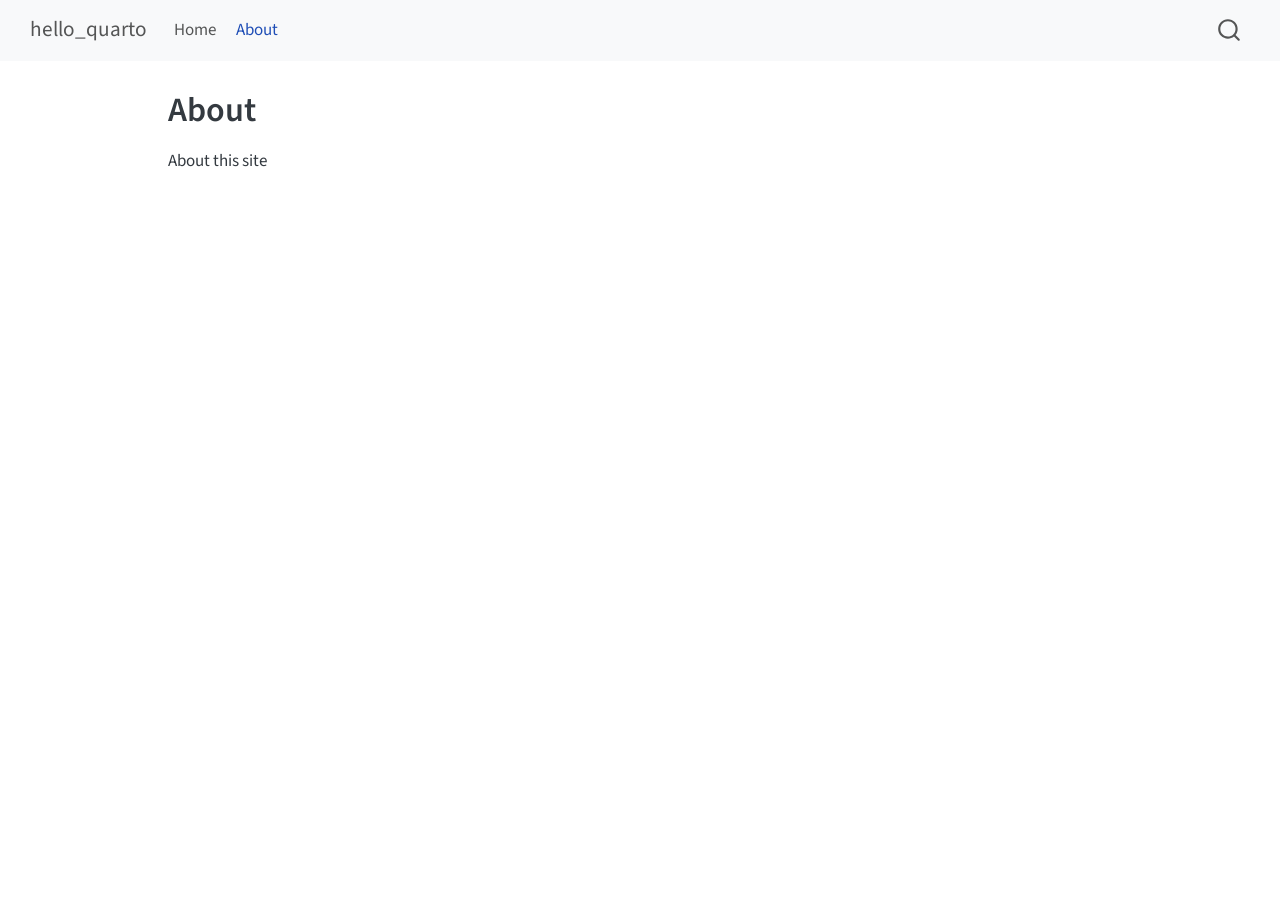
==== about.html @ 8a258915 "Built site for gh-pages" ====
<!DOCTYPE html>
<html xmlns="http://www.w3.org/1999/xhtml" lang="en" xml:lang="en"><head>

<meta charset="utf-8">
<meta name="generator" content="quarto-1.10.18">

<meta name="viewport" content="width=device-width, initial-scale=1.0, user-scalable=yes">


<title>About – hello_quarto</title>
<style>
/* Default styles provided by pandoc.
** See https://pandoc.org/MANUAL.html#variables-for-html for config info.
*/
span.smallcaps{font-variant: small-caps;}
div.columns{display: flex; gap: 1.5em;}
div.column{flex: auto;}
@media screen {
div.columns{gap: min(4vw, 1.5em);}
div.column{overflow-x: auto;}
}
div.hanging-indent{margin-left: 1.5em; text-indent: -1.5em;}
ul.task-list{list-style: none;}
ul.task-list li input[type="checkbox"] {
  width: 0.8em;
  margin: 0 0.8em 0.2em -1em; /* quarto-specific, see https://github.com/quarto-dev/quarto-cli/issues/4556 */ 
  vertical-align: middle;
}
</style>


<script src="site_libs/quarto-nav/quarto-nav.js"></script>
<script src="site_libs/quarto-nav/headroom.min.js"></script>
<script src="site_libs/clipboard/clipboard.min.js"></script>
<script src="site_libs/quarto-search/autocomplete.umd.js"></script>
<script src="site_libs/quarto-search/fuse.min.js"></script>
<script src="site_libs/quarto-search/quarto-search.js"></script>
<meta name="quarto:offset" content="./">
<script src="site_libs/quarto-html/quarto.js" type="module"></script>
<script src="site_libs/quarto-html/tabsets/tabsets.js" type="module"></script>
<script src="site_libs/quarto-html/popper.min.js"></script>
<script src="site_libs/quarto-html/tippy.umd.min.js"></script>
<script src="site_libs/quarto-html/anchor.min.js"></script>
<link href="site_libs/quarto-html/tippy.css" rel="stylesheet">
<link href="site_libs/quarto-html/quarto-syntax-highlighting-64a204ab8560d761af7679ceaba22944.css" rel="stylesheet" id="quarto-text-highlighting-styles">
<script src="site_libs/bootstrap/bootstrap.min.js"></script>
<link href="site_libs/bootstrap/bootstrap-icons.css" rel="stylesheet">
<link href="site_libs/bootstrap/bootstrap-af63aeb2e9a853c1b6fe2d961300e5af.min.css" rel="stylesheet" append-hash="true" id="quarto-bootstrap" data-mode="light">
<script id="quarto-search-options" type="application/json">{
  "location": "navbar",
  "copy-button": false,
  "collapse-after": 3,
  "panel-placement": "end",
  "type": "overlay",
  "limit": 50,
  "keyboard-shortcut": [
    "f",
    "/",
    "s"
  ],
  "show-item-context": false,
  "language": {
    "search-no-results-text": "No results",
    "search-matching-documents-text": "matching documents",
    "search-copy-link-title": "Copy link to search",
    "search-hide-matches-text": "Hide additional matches",
    "search-more-match-text": "more match in this document",
    "search-more-matches-text": "more matches in this document",
    "search-clear-button-title": "Clear",
    "search-text-placeholder": "",
    "search-detached-cancel-button-title": "Cancel",
    "search-submit-button-title": "Submit",
    "search-label": "Search"
  }
}</script>


<link rel="stylesheet" href="styles.css">
</head>

<body class="nav-fixed quarto-light">

<div id="quarto-search-results"></div>
  <header id="quarto-header" class="headroom fixed-top">
    <nav class="navbar navbar-expand-lg " data-bs-theme="dark">
      <div class="navbar-container container-fluid">
      <div class="navbar-brand-container mx-auto">
    <a class="navbar-brand" href="./index.html">
    <span class="navbar-title">hello_quarto</span>
    </a>
  </div>
            <div id="quarto-search" class="" title="Search"></div>
          <button class="navbar-toggler" type="button" data-bs-toggle="collapse" data-bs-target="#navbarCollapse" aria-controls="navbarCollapse" role="menu" aria-expanded="false" aria-label="Toggle navigation" onclick="if (window.quartoToggleHeadroom) { window.quartoToggleHeadroom(); }">
  <span class="navbar-toggler-icon"></span>
</button>
          <div class="collapse navbar-collapse" id="navbarCollapse">
            <ul class="navbar-nav navbar-nav-scroll me-auto">
  <li class="nav-item">
    <a class="nav-link" href="./index.html"> 
<span class="menu-text">Home</span></a>
  </li>  
  <li class="nav-item">
    <a class="nav-link active" href="./about.html" aria-current="page"> 
<span class="menu-text">About</span></a>
  </li>  
</ul>
          </div> <!-- /navcollapse -->
            <div class="quarto-navbar-tools">
</div>
      </div> <!-- /container-fluid -->
    </nav>
</header>
<!-- content -->
<div id="quarto-content" class="quarto-container page-columns page-rows-contents page-layout-article page-navbar">
<!-- sidebar -->
<!-- margin-sidebar -->
    <div id="quarto-margin-sidebar" class="sidebar margin-sidebar zindex-bottom">
        
    </div>
<!-- main -->
<main class="content" id="quarto-document-content">

<header id="title-block-header" class="quarto-title-block default">
<div class="quarto-title">
<h1 class="title">About</h1>
</div>



<div class="quarto-title-meta">

    
  
    
  </div>
  


</header>


<p>About this site</p>



</main> <!-- /main -->
<script id="quarto-html-after-body" type="application/javascript">
  window.document.addEventListener("DOMContentLoaded", function (event) {
    const icon = "";
    const anchorJS = new window.AnchorJS();
    anchorJS.options = {
      placement: 'right',
      icon: icon
    };
    anchorJS.add('.anchored');
    const isCodeAnnotation = (el) => {
      for (const clz of el.classList) {
        if (clz.startsWith('code-annotation-')) {                     
          return true;
        }
      }
      return false;
    }
    const onCopySuccess = function(e) {
      // button target
      const button = e.trigger;
      // don't keep focus
      button.blur();
      // flash "checked"
      button.classList.add('code-copy-button-checked');
      var currentTitle = button.getAttribute("title");
      button.setAttribute("title", "Copied!");
      let tooltip;
      if (window.bootstrap) {
        button.setAttribute("data-bs-toggle", "tooltip");
        button.setAttribute("data-bs-placement", "left");
        button.setAttribute("data-bs-title", "Copied!");
        tooltip = new bootstrap.Tooltip(button, 
          { trigger: "manual", 
            customClass: "code-copy-button-tooltip",
            offset: [0, -8]});
        tooltip.show();    
      }
      setTimeout(function() {
        if (tooltip) {
          tooltip.hide();
          button.removeAttribute("data-bs-title");
          button.removeAttribute("data-bs-toggle");
          button.removeAttribute("data-bs-placement");
        }
        button.setAttribute("title", currentTitle);
        button.classList.remove('code-copy-button-checked');
      }, 1000);
      // clear code selection
      e.clearSelection();
    }
    const getTextToCopy = function(trigger) {
      const outerScaffold = trigger.parentElement.cloneNode(true);
      const codeEl = outerScaffold.querySelector('code');
      for (const childEl of codeEl.children) {
        if (isCodeAnnotation(childEl)) {
          childEl.remove();
        }
      }
      return codeEl.innerText;
    }
    const clipboard = new window.ClipboardJS('.code-copy-button:not([data-in-quarto-modal])', {
      text: getTextToCopy
    });
    clipboard.on('success', onCopySuccess);
    if (window.document.getElementById('quarto-embedded-source-code-modal')) {
      const clipboardModal = new window.ClipboardJS('.code-copy-button[data-in-quarto-modal]', {
        text: getTextToCopy,
        container: window.document.getElementById('quarto-embedded-source-code-modal')
      });
      clipboardModal.on('success', onCopySuccess);
    }
      var localhostRegex = new RegExp(/^(?:http|https):\/\/localhost\:?[0-9]*\//);
      var mailtoRegex = new RegExp(/^mailto:/);
        var filterRegex = new RegExp('/' + window.location.host + '/');
      var isInternal = (href) => {
          return filterRegex.test(href) || localhostRegex.test(href) || mailtoRegex.test(href);
      }
      // Inspect non-navigation links and adorn them if external
     var links = window.document.querySelectorAll('a[href]:not(.nav-link):not(.navbar-brand):not(.toc-action):not(.sidebar-link):not(.sidebar-item-toggle):not(.pagination-link):not(.no-external):not([aria-hidden]):not(.dropdown-item):not(.quarto-navigation-tool):not(.about-link)');
      for (var i=0; i<links.length; i++) {
        const link = links[i];
        if (!isInternal(link.href)) {
          // undo the damage that might have been done by quarto-nav.js in the case of
          // links that we want to consider external
          if (link.dataset.originalHref !== undefined) {
            link.href = link.dataset.originalHref;
          }
        }
      }
    function tippyHover(el, contentFn, onTriggerFn, onUntriggerFn) {
      const config = {
        allowHTML: true,
        maxWidth: 500,
        delay: 100,
        arrow: false,
        appendTo: function(el) {
            return el.parentElement;
        },
        interactive: true,
        interactiveBorder: 10,
        theme: 'quarto',
        placement: 'bottom-start',
      };
      if (contentFn) {
        config.content = contentFn;
      }
      if (onTriggerFn) {
        config.onTrigger = onTriggerFn;
      }
      if (onUntriggerFn) {
        config.onUntrigger = onUntriggerFn;
      }
      window.tippy(el, config); 
    }
    const noterefs = window.document.querySelectorAll('a[role="doc-noteref"]');
    for (var i=0; i<noterefs.length; i++) {
      const ref = noterefs[i];
      tippyHover(ref, function() {
        // use id or data attribute instead here
        let href = ref.getAttribute('data-footnote-href') || ref.getAttribute('href');
        try { href = new URL(href).hash; } catch {}
        const id = href.replace(/^#\/?/, "");
        const note = window.document.getElementById(id);
        if (note) {
          return note.innerHTML;
        } else {
          return "";
        }
      });
    }
    const xrefs = window.document.querySelectorAll('a.quarto-xref');
    const processXRef = (id, note) => {
      // Strip column container classes
      const stripColumnClz = (el) => {
        el.classList.remove("page-full", "page-columns");
        if (el.children) {
          for (const child of el.children) {
            stripColumnClz(child);
          }
        }
      }
      stripColumnClz(note)
      if (id === null || id.startsWith('sec-')) {
        // Special case sections, only their first couple elements
        const container = document.createElement("div");
        if (note.children && note.children.length > 2) {
          container.appendChild(note.children[0].cloneNode(true));
          for (let i = 1; i < note.children.length; i++) {
            const child = note.children[i];
            if (child.tagName === "P" && child.innerText === "") {
              continue;
            } else {
              container.appendChild(child.cloneNode(true));
              break;
            }
          }
          if (window.Quarto?.typesetMath) {
            window.Quarto.typesetMath(container);
          }
          return container.innerHTML
        } else {
          if (window.Quarto?.typesetMath) {
            window.Quarto.typesetMath(note);
          }
          return note.innerHTML;
        }
      } else {
        // Remove any anchor links if they are present
        const anchorLink = note.querySelector('a.anchorjs-link');
        if (anchorLink) {
          anchorLink.remove();
        }
        if (window.Quarto?.typesetMath) {
          window.Quarto.typesetMath(note);
        }
        if (note.classList.contains("callout")) {
          return note.outerHTML;
        } else {
          return note.innerHTML;
        }
      }
    }
    for (var i=0; i<xrefs.length; i++) {
      const xref = xrefs[i];
      tippyHover(xref, undefined, function(instance) {
        instance.disable();
        let url = xref.getAttribute('href');
        let hash = undefined; 
        if (url.startsWith('#')) {
          hash = url;
        } else {
          try { hash = new URL(url).hash; } catch {}
        }
        if (hash) {
          const id = hash.replace(/^#\/?/, "");
          const note = window.document.getElementById(id);
          if (note !== null) {
            try {
              const html = processXRef(id, note.cloneNode(true));
              instance.setContent(html);
            } finally {
              instance.enable();
              instance.show();
            }
          } else {
            // See if we can fetch this
            fetch(url.split('#')[0])
            .then(res => res.text())
            .then(html => {
              const parser = new DOMParser();
              const htmlDoc = parser.parseFromString(html, "text/html");
              const note = htmlDoc.getElementById(id);
              if (note !== null) {
                const html = processXRef(id, note);
                instance.setContent(html);
              } 
            }).finally(() => {
              instance.enable();
              instance.show();
            });
          }
        } else {
          // See if we can fetch a full url (with no hash to target)
          // This is a special case and we should probably do some content thinning / targeting
          fetch(url)
          .then(res => res.text())
          .then(html => {
            const parser = new DOMParser();
            const htmlDoc = parser.parseFromString(html, "text/html");
            const note = htmlDoc.querySelector('main.content');
            if (note !== null) {
              // This should only happen for chapter cross references
              // (since there is no id in the URL)
              // remove the first header
              if (note.children.length > 0 && note.children[0].tagName === "HEADER") {
                note.children[0].remove();
              }
              const html = processXRef(null, note);
              instance.setContent(html);
            } 
          }).finally(() => {
            instance.enable();
            instance.show();
          });
        }
      }, function(instance) {
      });
    }
        let selectedAnnoteEl;
        const selectorForAnnotation = ( cell, annotation) => {
          let cellAttr = 'data-code-cell="' + cell + '"';
          let lineAttr = 'data-code-annotation="' +  annotation + '"';
          const selector = 'span[' + cellAttr + '][' + lineAttr + ']';
          return selector;
        }
        const selectCodeLines = (annoteEl) => {
          const doc = window.document;
          const targetCell = annoteEl.getAttribute("data-target-cell");
          const targetAnnotation = annoteEl.getAttribute("data-target-annotation");
          const annoteSpan = window.document.querySelector(selectorForAnnotation(targetCell, targetAnnotation));
          const lines = annoteSpan.getAttribute("data-code-lines").split(",");
          const lineIds = lines.map((line) => {
            return targetCell + "-" + line;
          })
          let top = null;
          let height = null;
          let parent = null;
          if (lineIds.length > 0) {
              //compute the position of the single el (top and bottom and make a div)
              const el = window.document.getElementById(lineIds[0]);
              top = el.offsetTop;
              height = el.offsetHeight;
              parent = el.parentElement.parentElement;
            if (lineIds.length > 1) {
              const lastEl = window.document.getElementById(lineIds[lineIds.length - 1]);
              const bottom = lastEl.offsetTop + lastEl.offsetHeight;
              height = bottom - top;
            }
            if (top !== null && height !== null && parent !== null) {
              // cook up a div (if necessary) and position it 
              let div = window.document.getElementById("code-annotation-line-highlight");
              if (div === null) {
                div = window.document.createElement("div");
                div.setAttribute("id", "code-annotation-line-highlight");
                div.style.position = 'absolute';
                parent.appendChild(div);
              }
              div.style.top = top - 2 + "px";
              div.style.height = height + 4 + "px";
              div.style.left = 0;
              let gutterDiv = window.document.getElementById("code-annotation-line-highlight-gutter");
              if (gutterDiv === null) {
                gutterDiv = window.document.createElement("div");
                gutterDiv.setAttribute("id", "code-annotation-line-highlight-gutter");
                gutterDiv.style.position = 'absolute';
                const codeCell = window.document.getElementById(targetCell);
                const gutter = codeCell.querySelector('.code-annotation-gutter');
                gutter.appendChild(gutterDiv);
              }
              gutterDiv.style.top = top - 2 + "px";
              gutterDiv.style.height = height + 4 + "px";
            }
            selectedAnnoteEl = annoteEl;
          }
        };
        const unselectCodeLines = () => {
          const elementsIds = ["code-annotation-line-highlight", "code-annotation-line-highlight-gutter"];
          elementsIds.forEach((elId) => {
            const div = window.document.getElementById(elId);
            if (div) {
              div.remove();
            }
          });
          selectedAnnoteEl = undefined;
        };
          // Handle positioning of the toggle
      window.addEventListener(
        "resize",
        throttle(() => {
          elRect = undefined;
          if (selectedAnnoteEl) {
            selectCodeLines(selectedAnnoteEl);
          }
        }, 10)
      );
      function throttle(fn, ms) {
      let throttle = false;
      let timer;
        return (...args) => {
          if(!throttle) { // first call gets through
              fn.apply(this, args);
              throttle = true;
          } else { // all the others get throttled
              if(timer) clearTimeout(timer); // cancel #2
              timer = setTimeout(() => {
                fn.apply(this, args);
                timer = throttle = false;
              }, ms);
          }
        };
      }
        // Attach click handler to the DT
        const annoteDls = window.document.querySelectorAll('dt[data-target-cell]');
        for (const annoteDlNode of annoteDls) {
          annoteDlNode.addEventListener('click', (event) => {
            const clickedEl = event.target;
            if (clickedEl !== selectedAnnoteEl) {
              unselectCodeLines();
              const activeEl = window.document.querySelector('dt[data-target-cell].code-annotation-active');
              if (activeEl) {
                activeEl.classList.remove('code-annotation-active');
              }
              selectCodeLines(clickedEl);
              clickedEl.classList.add('code-annotation-active');
            } else {
              // Unselect the line
              unselectCodeLines();
              clickedEl.classList.remove('code-annotation-active');
            }
          });
        }
    const findCites = (el) => {
      const parentEl = el.parentElement;
      if (parentEl) {
        const cites = parentEl.dataset.cites;
        if (cites) {
          return {
            el,
            cites: cites.split(' ')
          };
        } else {
          return findCites(el.parentElement)
        }
      } else {
        return undefined;
      }
    };
    var bibliorefs = window.document.querySelectorAll('a[role="doc-biblioref"]');
    for (var i=0; i<bibliorefs.length; i++) {
      const ref = bibliorefs[i];
      const citeInfo = findCites(ref);
      if (citeInfo) {
        tippyHover(citeInfo.el, function() {
          var popup = window.document.createElement('div');
          citeInfo.cites.forEach(function(cite) {
            var citeDiv = window.document.createElement('div');
            citeDiv.classList.add('hanging-indent');
            citeDiv.classList.add('csl-entry');
            var biblioDiv = window.document.getElementById('ref-' + cite);
            if (biblioDiv) {
              citeDiv.innerHTML = biblioDiv.innerHTML;
            }
            popup.appendChild(citeDiv);
          });
          return popup.innerHTML;
        });
      }
    }
  });
  </script>
</div> <!-- /content -->




</body></html>
---- site_libs/quarto-html/tippy.css ----
.tippy-box[data-animation=fade][data-state=hidden]{opacity:0}[data-tippy-root]{max-width:calc(100vw - 10px)}.tippy-box{position:relative;background-color:#333;color:#fff;border-radius:4px;font-size:14px;line-height:1.4;white-space:normal;outline:0;transition-property:transform,visibility,opacity}.tippy-box[data-placement^=top]>.tippy-arrow{bottom:0}.tippy-box[data-placement^=top]>.tippy-arrow:before{bottom:-7px;left:0;border-width:8px 8px 0;border-top-color:initial;transform-origin:center top}.tippy-box[data-placement^=bottom]>.tippy-arrow{top:0}.tippy-box[data-placement^=bottom]>.tippy-arrow:before{top:-7px;left:0;border-width:0 8px 8px;border-bottom-color:initial;transform-origin:center bottom}.tippy-box[data-placement^=left]>.tippy-arrow{right:0}.tippy-box[data-placement^=left]>.tippy-arrow:before{border-width:8px 0 8px 8px;border-left-color:initial;right:-7px;transform-origin:center left}.tippy-box[data-placement^=right]>.tippy-arrow{left:0}.tippy-box[data-placement^=right]>.tippy-arrow:before{left:-7px;border-width:8px 8px 8px 0;border-right-color:initial;transform-origin:center right}.tippy-box[data-inertia][data-state=visible]{transition-timing-function:cubic-bezier(.54,1.5,.38,1.11)}.tippy-arrow{width:16px;height:16px;color:#333}.tippy-arrow:before{content:"";position:absolute;border-color:transparent;border-style:solid}.tippy-content{position:relative;padding:5px 9px;z-index:1}
---- site_libs/quarto-html/quarto-syntax-highlighting-64a204ab8560d761af7679ceaba22944.css ----
/* quarto syntax highlight colors */
:root {
  --quarto-hl-ot-color: #003B4F;
  --quarto-hl-at-color: #657422;
  --quarto-hl-ss-color: #20794D;
  --quarto-hl-an-color: #5E5E5E;
  --quarto-hl-fu-color: #4758AB;
  --quarto-hl-st-color: #20794D;
  --quarto-hl-cf-color: #003B4F;
  --quarto-hl-op-color: #5E5E5E;
  --quarto-hl-er-color: #AD0000;
  --quarto-hl-bn-color: #AD0000;
  --quarto-hl-al-color: #AD0000;
  --quarto-hl-va-color: #111111;
  --quarto-hl-bu-color: inherit;
  --quarto-hl-ex-color: inherit;
  --quarto-hl-pp-color: #AD0000;
  --quarto-hl-in-color: #5E5E5E;
  --quarto-hl-vs-color: #20794D;
  --quarto-hl-wa-color: #5E5E5E;
  --quarto-hl-do-color: #5E5E5E;
  --quarto-hl-im-color: #00769E;
  --quarto-hl-ch-color: #20794D;
  --quarto-hl-dt-color: #AD0000;
  --quarto-hl-fl-color: #AD0000;
  --quarto-hl-co-color: #5E5E5E;
  --quarto-hl-cv-color: #5E5E5E;
  --quarto-hl-cn-color: #8f5902;
  --quarto-hl-sc-color: #5E5E5E;
  --quarto-hl-dv-color: #AD0000;
  --quarto-hl-kw-color: #003B4F;
}

/* other quarto variables */
:root {
  --quarto-font-monospace: SFMono-Regular, Menlo, Monaco, Consolas, "Liberation Mono", "Courier New", monospace;
}

/* syntax highlight based on Pandoc's rules */
pre > code.sourceCode > span {
  color: #003B4F;
}

code.sourceCode > span {
  color: #003B4F;
}

div.sourceCode,
div.sourceCode pre.sourceCode {
  color: #003B4F;
}

/* Normal */
code span {
  color: #003B4F;
}

/* Alert */
code span.al {
  color: #AD0000;
  font-style: inherit;
}

/* Annotation */
code span.an {
  color: #5E5E5E;
  font-style: inherit;
}

/* Attribute */
code span.at {
  color: #657422;
  font-style: inherit;
}

/* BaseN */
code span.bn {
  color: #AD0000;
  font-style: inherit;
}

/* BuiltIn */
code span.bu {
  font-style: inherit;
}

/* ControlFlow */
code span.cf {
  color: #003B4F;
  font-weight: bold;
  font-style: inherit;
}

/* Char */
code span.ch {
  color: #20794D;
  font-style: inherit;
}

/* Constant */
code span.cn {
  color: #8f5902;
  font-style: inherit;
}

/* Comment */
code span.co {
  color: #5E5E5E;
  font-style: inherit;
}

/* CommentVar */
code span.cv {
  color: #5E5E5E;
  font-style: italic;
}

/* Documentation */
code span.do {
  color: #5E5E5E;
  font-style: italic;
}

/* DataType */
code span.dt {
  color: #AD0000;
  font-style: inherit;
}

/* DecVal */
code span.dv {
  color: #AD0000;
  font-style: inherit;
}

/* Error */
code span.er {
  color: #AD0000;
  font-style: inherit;
}

/* Extension */
code span.ex {
  font-style: inherit;
}

/* Float */
code span.fl {
  color: #AD0000;
  font-style: inherit;
}

/* Function */
code span.fu {
  color: #4758AB;
  font-style: inherit;
}

/* Import */
code span.im {
  color: #00769E;
  font-style: inherit;
}

/* Information */
code span.in {
  color: #5E5E5E;
  font-style: inherit;
}

/* Keyword */
code span.kw {
  color: #003B4F;
  font-weight: bold;
  font-style: inherit;
}

/* Operator */
code span.op {
  color: #5E5E5E;
  font-style: inherit;
}

/* Other */
code span.ot {
  color: #003B4F;
  font-style: inherit;
}

/* Preprocessor */
code span.pp {
  color: #AD0000;
  font-style: inherit;
}

/* SpecialChar */
code span.sc {
  color: #5E5E5E;
  font-style: inherit;
}

/* SpecialString */
code span.ss {
  color: #20794D;
  font-style: inherit;
}

/* String */
code span.st {
  color: #20794D;
  font-style: inherit;
}

/* Variable */
code span.va {
  color: #111111;
  font-style: inherit;
}

/* VerbatimString */
code span.vs {
  color: #20794D;
  font-style: inherit;
}

/* Warning */
code span.wa {
  color: #5E5E5E;
  font-style: italic;
}

.prevent-inlining {
  content: "</";
}

/*# sourceMappingURL=9d8d5bb603a83b8298b89080a598c93b.css.map */
---- styles.css ----
/* css styles */
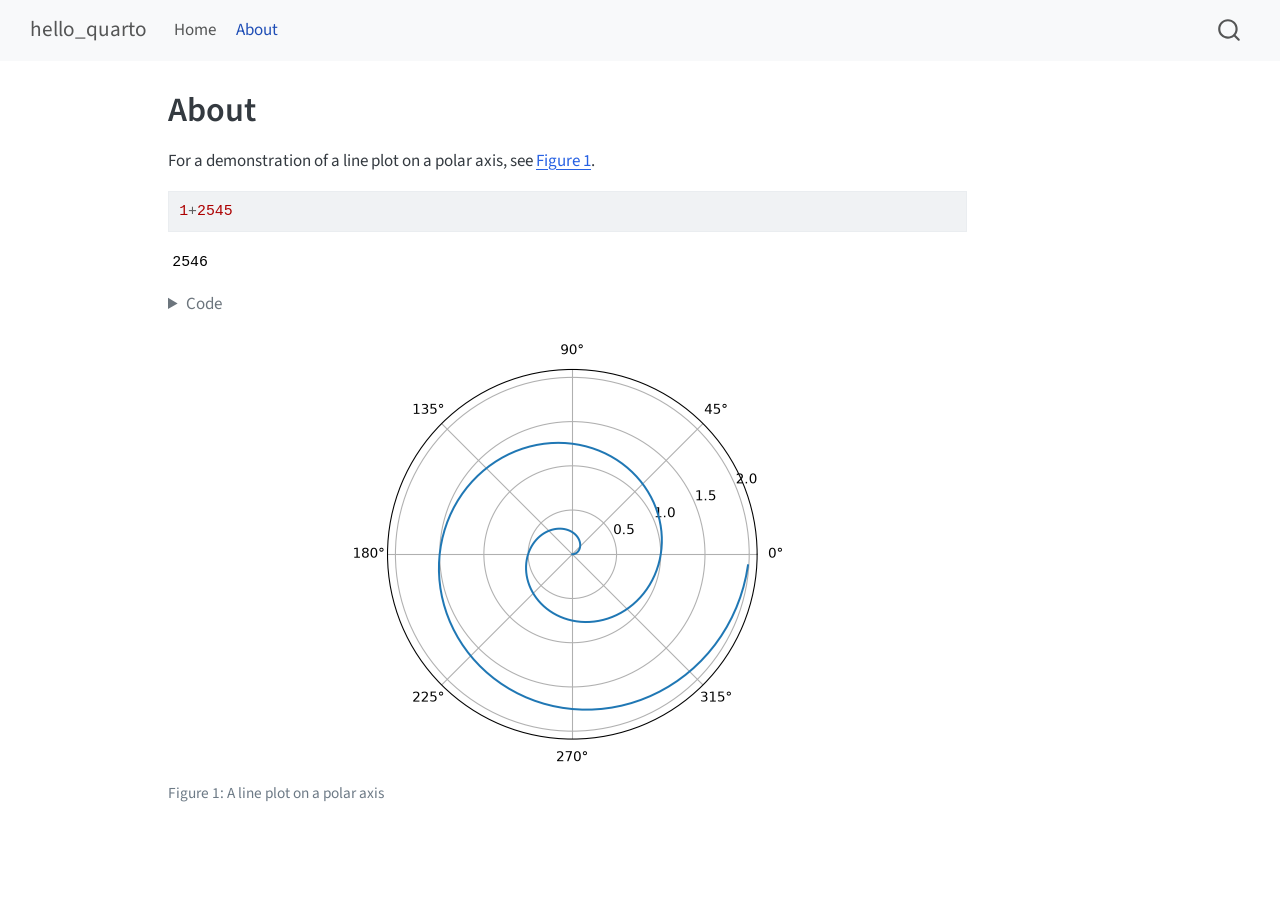
==== commit 64436a15: "Built site for gh-pages" ====
--- a/about.html
+++ b/about.html
@@ -25,6 +25,41 @@
   width: 0.8em;
   margin: 0 0.8em 0.2em -1em; /* quarto-specific, see https://github.com/quarto-dev/quarto-cli/issues/4556 */ 
   vertical-align: middle;
+}
+/* CSS for syntax highlighting */
+html { -webkit-text-size-adjust: 100%; }
+pre > code.sourceCode { white-space: pre; position: relative; }
+pre > code.sourceCode > span { display: inline-block; line-height: 1.25; }
+pre > code.sourceCode > span:empty { height: 1.2em; }
+.sourceCode { overflow: visible; }
+code.sourceCode > span { color: inherit; text-decoration: inherit; }
+div.sourceCode { margin: 1em 0; }
+pre.sourceCode { margin: 0; }
+@media screen {
+div.sourceCode { overflow: auto; }
+}
+@media print {
+pre > code.sourceCode { white-space: pre-wrap; }
+pre > code.sourceCode > span { text-indent: -5em; padding-left: 5em; }
+}
+pre.numberSource code
+  { counter-reset: source-line 0; }
+pre.numberSource code > span
+  { position: relative; left: -4em; counter-increment: source-line; }
+pre.numberSource code > span > a:first-child::before
+  { content: counter(source-line);
+    position: relative; left: -1em; text-align: right; vertical-align: baseline;
+    border: none; display: inline-block;
+    -webkit-touch-callout: none; -webkit-user-select: none;
+    -khtml-user-select: none; -moz-user-select: none;
+    -ms-user-select: none; user-select: none;
+    padding: 0 4px; width: 4em;
+  }
+pre.numberSource { margin-left: 3em;  padding-left: 4px; }
+div.sourceCode
+  {   }
+@media screen {
+pre > code.sourceCode > span > a:first-child::before { text-decoration: underline; }
 }
 </style>
 
@@ -139,7 +174,42 @@
 </header>
 
 
-<p>About this site</p>
+<p>For a demonstration of a line plot on a polar axis, see <a href="#fig-polar" class="quarto-xref">Figure&nbsp;1</a>.</p>
+<div id="3f537500" class="cell" data-execution_count="1">
+<div class="code-copy-outer-scaffold"><div class="sourceCode cell-code" id="cb1"><pre class="sourceCode python code-with-copy"><code class="sourceCode python"><span id="cb1-1"><a href="#cb1-1" aria-hidden="true" tabindex="-1"></a><span class="dv">1</span><span class="op">+</span><span class="dv">2545</span></span></code></pre></div><button title="Copy to Clipboard" class="code-copy-button"><i class="bi"></i></button></div>
+<div class="cell-output cell-output-display" data-execution_count="7">
+<pre><code>2546</code></pre>
+</div>
+</div>
+<div id="cell-fig-polar" class="cell" data-execution_count="2">
+<details class="code-fold">
+<summary>Code</summary>
+<div class="code-copy-outer-scaffold"><div class="sourceCode cell-code" id="cb3"><pre class="sourceCode python code-with-copy"><code class="sourceCode python"><span id="cb3-1"><a href="#cb3-1" aria-hidden="true" tabindex="-1"></a><span class="im">import</span> numpy <span class="im">as</span> np</span>
+<span id="cb3-2"><a href="#cb3-2" aria-hidden="true" tabindex="-1"></a><span class="im">import</span> matplotlib.pyplot <span class="im">as</span> plt</span>
+<span id="cb3-3"><a href="#cb3-3" aria-hidden="true" tabindex="-1"></a></span>
+<span id="cb3-4"><a href="#cb3-4" aria-hidden="true" tabindex="-1"></a>r <span class="op">=</span> np.arange(<span class="dv">0</span>, <span class="dv">2</span>, <span class="fl">0.01</span>)</span>
+<span id="cb3-5"><a href="#cb3-5" aria-hidden="true" tabindex="-1"></a>theta <span class="op">=</span> <span class="dv">2</span> <span class="op">*</span> np.pi <span class="op">*</span> r</span>
+<span id="cb3-6"><a href="#cb3-6" aria-hidden="true" tabindex="-1"></a>fig, ax <span class="op">=</span> plt.subplots(</span>
+<span id="cb3-7"><a href="#cb3-7" aria-hidden="true" tabindex="-1"></a>  subplot_kw <span class="op">=</span> {<span class="st">'projection'</span>: <span class="st">'polar'</span>} </span>
+<span id="cb3-8"><a href="#cb3-8" aria-hidden="true" tabindex="-1"></a>)</span>
+<span id="cb3-9"><a href="#cb3-9" aria-hidden="true" tabindex="-1"></a>ax.plot(theta, r)</span>
+<span id="cb3-10"><a href="#cb3-10" aria-hidden="true" tabindex="-1"></a>ax.set_rticks([<span class="fl">0.5</span>, <span class="dv">1</span>, <span class="fl">1.5</span>, <span class="dv">2</span>])</span>
+<span id="cb3-11"><a href="#cb3-11" aria-hidden="true" tabindex="-1"></a>ax.grid(<span class="va">True</span>)</span>
+<span id="cb3-12"><a href="#cb3-12" aria-hidden="true" tabindex="-1"></a>plt.show()</span></code></pre></div><button title="Copy to Clipboard" class="code-copy-button"><i class="bi"></i></button></div>
+</details>
+<div class="cell-output cell-output-display">
+<div id="fig-polar" class="quarto-float quarto-figure quarto-figure-center anchored">
+<figure class="quarto-float quarto-float-fig figure">
+<div aria-describedby="fig-polar-caption-0ceaefa1-69ba-4598-a22c-09a6ac19f8ca">
+<img src="about_files/figure-html/fig-polar-output-1.png" width="450" height="439" class="figure-img">
+</div>
+<figcaption class="quarto-float-caption-bottom quarto-float-caption quarto-float-fig" id="fig-polar-caption-0ceaefa1-69ba-4598-a22c-09a6ac19f8ca">
+Figure&nbsp;1: A line plot on a polar axis
+</figcaption>
+</figure>
+</div>
+</div>
+</div>
 
 
 
@@ -217,7 +287,7 @@
     }
       var localhostRegex = new RegExp(/^(?:http|https):\/\/localhost\:?[0-9]*\//);
       var mailtoRegex = new RegExp(/^mailto:/);
-        var filterRegex = new RegExp('/' + window.location.host + '/');
+        var filterRegex = new RegExp("https:\/\/userdawzayas\.github\.io\/hello_quarto\/");
       var isInternal = (href) => {
           return filterRegex.test(href) || localhostRegex.test(href) || mailtoRegex.test(href);
       }
